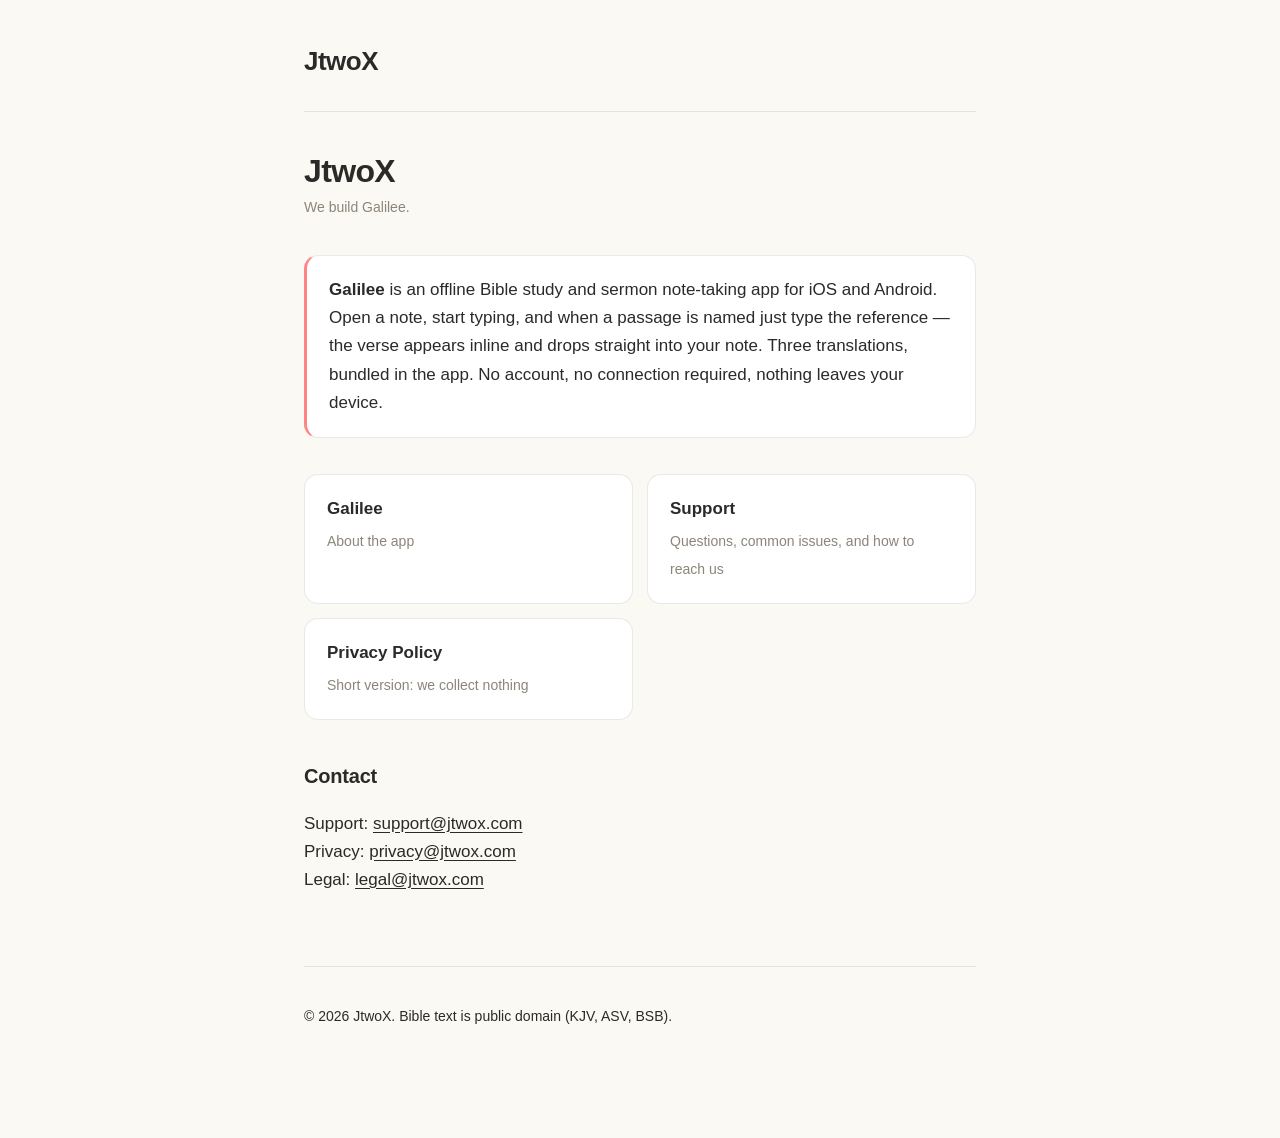
==== index.html @ da286a25 "Add JtwoX site: Galilee privacy policy and support pages Static pages backing Galilee's App Store an" ====
<!DOCTYPE html>
<html lang="en">
<head>
<meta charset="utf-8">
<meta name="viewport" content="width=device-width, initial-scale=1">
<title>JtwoX</title>
<meta name="description" content="JtwoX builds Galilee, an offline Bible study and sermon note-taking app for iOS and Android.">
<link rel="stylesheet" href="assets/style.css">
</head>
<body>
<div class="wrap">
  <header class="site">
    <a class="brand" href="./"><b>JtwoX</b></a>
  </header>

  <h1>JtwoX</h1>
  <p class="effective">We build Galilee.</p>

  <div class="lede">
    <p><strong>Galilee</strong> is an offline Bible study and sermon note-taking app for iOS and Android. Open a note, start typing, and when a passage is named just type the reference — the verse appears inline and drops straight into your note. Three translations, bundled in the app. No account, no connection required, nothing leaves your device.</p>
  </div>

  <div class="tiles">
    <a class="tile" href="galilee/"><b>Galilee</b><span>About the app</span></a>
    <a class="tile" href="galilee/support/"><b>Support</b><span>Questions, common issues, and how to reach us</span></a>
    <a class="tile" href="galilee/privacy/"><b>Privacy Policy</b><span>Short version: we collect nothing</span></a>
  </div>

  <h2>Contact</h2>
  <p>Support: <a href="mailto:support@jtwox.com">support@jtwox.com</a><br>
     Privacy: <a href="mailto:privacy@jtwox.com">privacy@jtwox.com</a><br>
     Legal: <a href="mailto:legal@jtwox.com">legal@jtwox.com</a></p>

  <footer class="site">
    <p>© 2026 JtwoX. Bible text is public domain (KJV, ASV, BSB).</p>
  </footer>
</div>
</body>
</html>
---- assets/style.css ----
/* JtwoX site styles. Colours match the Galilee app. */
:root {
  --bg: #FBF9F4;
  --surface: #FFFFFF;
  --panel: #F1EFEA;
  --text: #2B2A28;
  --muted: #8C8579;
  --accent: #FF8585;
  --divider: rgba(43, 42, 40, 0.10);
  --radius: 14px;
  --maxw: 44rem;
}

@media (prefers-color-scheme: dark) {
  :root {
    --bg: #201F1E;
    --surface: #2A2928;
    --panel: #333230;
    --text: #EDEAE4;
    --muted: #A09890;
    --divider: rgba(237, 234, 228, 0.12);
  }
}

* { box-sizing: border-box; }

html { -webkit-text-size-adjust: 100%; }

body {
  margin: 0;
  background: var(--bg);
  color: var(--text);
  font-family: -apple-system, BlinkMacSystemFont, "Segoe UI", Roboto, Helvetica, Arial, sans-serif;
  font-size: 17px;
  line-height: 1.65;
  -webkit-font-smoothing: antialiased;
}

.wrap {
  max-width: var(--maxw);
  margin: 0 auto;
  padding: 0 16px 96px;
}

header.site {
  padding: 40px 0 28px;
  border-bottom: 1px solid var(--divider);
  margin-bottom: 40px;
}

.brand {
  display: inline-flex;
  align-items: baseline;
  gap: 10px;
  text-decoration: none;
  color: var(--text);
}

.brand b { font-size: 26px; letter-spacing: -0.02em; }

.brand span { color: var(--muted); font-size: 14px; }

nav.site { margin-top: 18px; display: flex; flex-wrap: wrap; gap: 8px; }

nav.site a {
  font-size: 14px;
  text-decoration: none;
  color: var(--text);
  background: var(--panel);
  padding: 7px 14px;
  border-radius: 999px;
  transition: background 0.15s ease;
}

nav.site a:hover { background: var(--accent); color: #fff; }

h1 { font-size: 32px; line-height: 1.2; letter-spacing: -0.02em; margin: 0 0 6px; }

h2 {
  font-size: 20px;
  letter-spacing: -0.01em;
  margin: 40px 0 10px;
  padding-top: 20px;
  border-top: 1px solid var(--divider);
}

h2:first-of-type { border-top: 0; padding-top: 0; }

h3 { font-size: 16px; margin: 24px 0 6px; }

p, li { color: var(--text); }

a { color: var(--text); text-underline-offset: 3px; }

.effective { color: var(--muted); font-size: 14px; margin: 0 0 36px; }

.lede {
  background: var(--surface);
  border: 1px solid var(--divider);
  border-left: 3px solid var(--accent);
  border-radius: var(--radius);
  padding: 20px 22px;
  margin: 0 0 36px;
}

.lede p:first-child { margin-top: 0; }
.lede p:last-child { margin-bottom: 0; }

.todo {
  background: #FFF4E5;
  border: 1px solid #E8B45A;
  border-radius: var(--radius);
  padding: 16px 18px;
  margin: 20px 0;
  color: #5A3D0B;
  font-size: 15px;
}

@media (prefers-color-scheme: dark) {
  .todo { background: #3A2E18; border-color: #8A6A2A; color: #F3DFB8; }
}

ul { padding-left: 22px; }
li { margin: 6px 0; }

.card {
  background: var(--surface);
  border: 1px solid var(--divider);
  border-radius: var(--radius);
  padding: 20px 22px;
  margin: 14px 0;
}

.card h3 { margin-top: 0; }
.card p:last-child { margin-bottom: 0; }

.tiles { display: grid; gap: 14px; margin: 28px 0; }
@media (min-width: 620px) { .tiles { grid-template-columns: 1fr 1fr; } }

a.tile {
  display: block;
  text-decoration: none;
  background: var(--surface);
  border: 1px solid var(--divider);
  border-radius: var(--radius);
  padding: 20px 22px;
  transition: border-color 0.15s ease, transform 0.15s ease;
}

a.tile:hover { border-color: var(--accent); transform: translateY(-2px); }
a.tile b { display: block; font-size: 17px; margin-bottom: 4px; }
a.tile span { color: var(--muted); font-size: 14px; }

footer.site {
  margin-top: 72px;
  padding-top: 24px;
  border-top: 1px solid var(--divider);
  color: var(--muted);
  font-size: 14px;
}

footer.site a { color: var(--muted); }
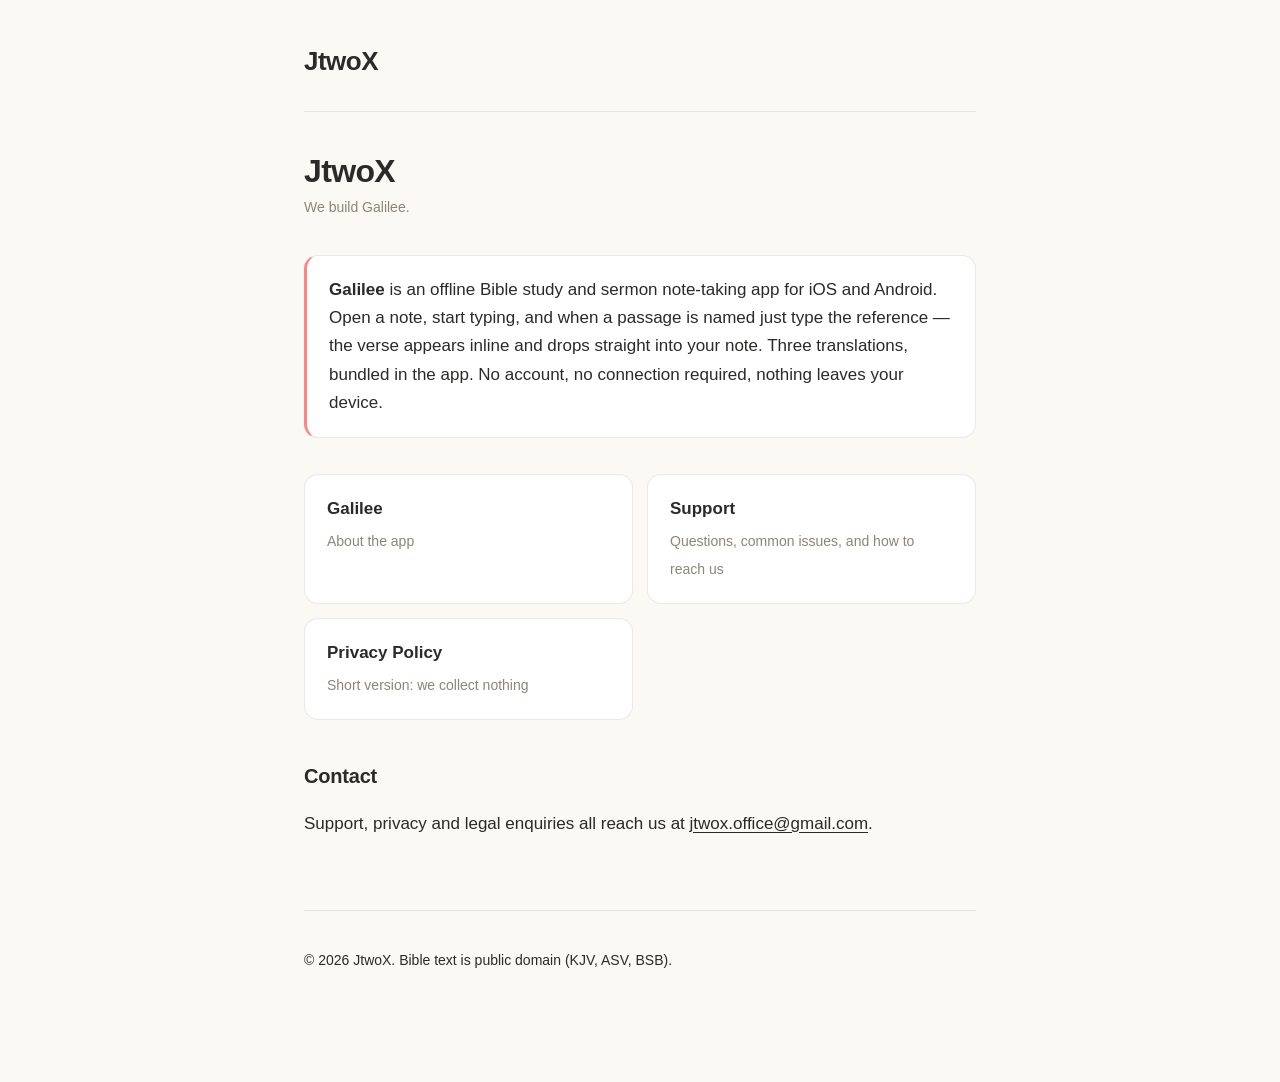
==== commit a91248c5: "Point all contact addresses at jtwox.office@gmail.com Replaces support@, privacy@ and legal@jtwox.co" ====
--- a/index.html
+++ b/index.html
@@ -27,9 +27,8 @@
   </div>
 
   <h2>Contact</h2>
-  <p>Support: <a href="mailto:support@jtwox.com">support@jtwox.com</a><br>
-     Privacy: <a href="mailto:privacy@jtwox.com">privacy@jtwox.com</a><br>
-     Legal: <a href="mailto:legal@jtwox.com">legal@jtwox.com</a></p>
+  <p>Support, privacy and legal enquiries all reach us at
+     <a href="mailto:jtwox.office@gmail.com">jtwox.office@gmail.com</a>.</p>
 
   <footer class="site">
     <p>© 2026 JtwoX. Bible text is public domain (KJV, ASV, BSB).</p>
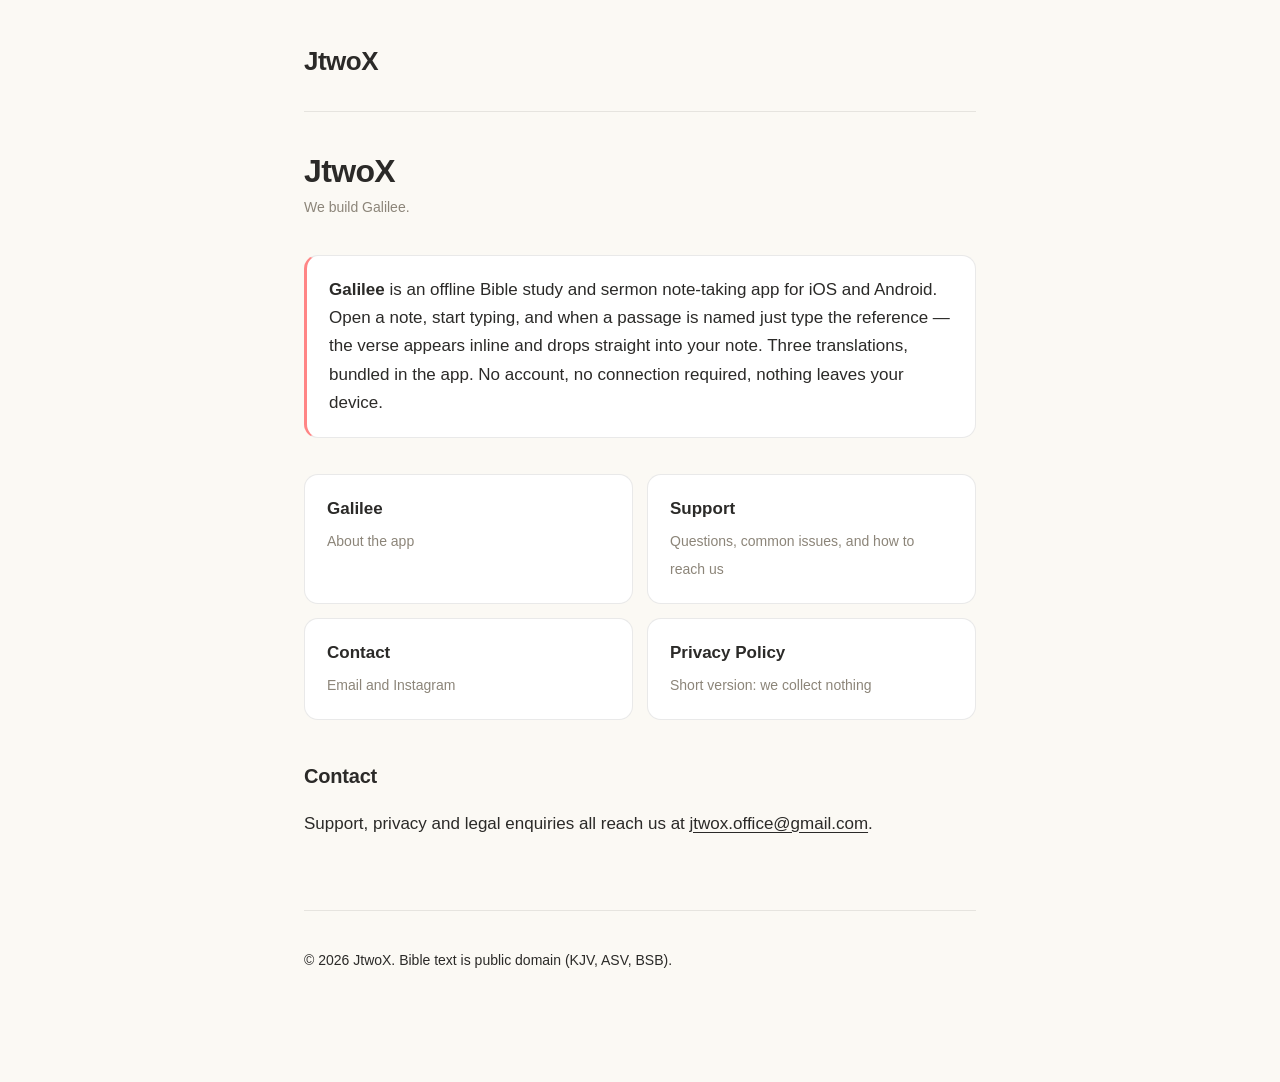
==== commit 126cddae: "Galilee: add a Contact page with email and Instagram /galilee/contact/ gathers the ways to reach us " ====
--- a/index.html
+++ b/index.html
@@ -23,6 +23,7 @@
   <div class="tiles">
     <a class="tile" href="galilee/"><b>Galilee</b><span>About the app</span></a>
     <a class="tile" href="galilee/support/"><b>Support</b><span>Questions, common issues, and how to reach us</span></a>
+    <a class="tile" href="galilee/contact/"><b>Contact</b><span>Email and Instagram</span></a>
     <a class="tile" href="galilee/privacy/"><b>Privacy Policy</b><span>Short version: we collect nothing</span></a>
   </div>
 
